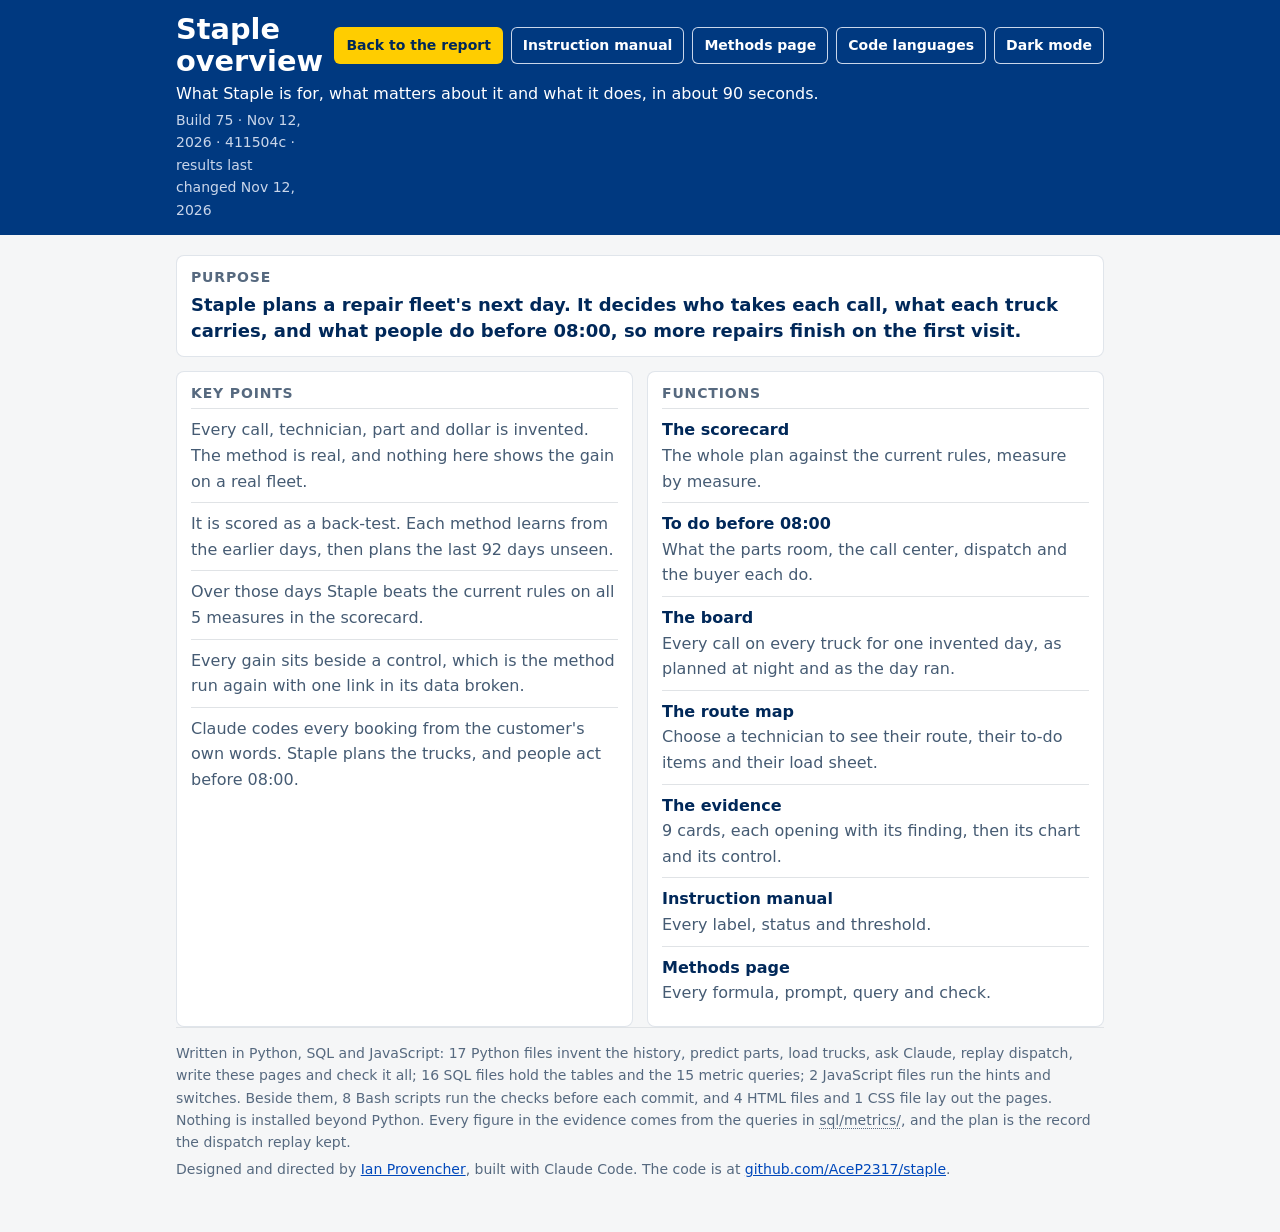
==== docs/explain.html @ 15d4765f "The published pages, rebuilt with the overview and the panels' findings" ====
<!doctype html>
<html lang="en" data-theme="light"><head><meta charset="utf-8"><meta name="viewport" content="width=device-width, initial-scale=1"><title>Staple overview</title><meta name="description" content="What Staple is for, what matters about it and what it does, in about 90 seconds."><meta property="og:type" content="website"><meta property="og:site_name" content="Staple"><meta property="og:title" content="Staple overview"><meta property="og:description" content="What Staple is for, what matters about it and what it does, in about 90 seconds."><meta property="og:url" content="https://acep2317.github.io/staple/explain.html"><meta property="og:image" content="https://acep2317.github.io/staple/card.png?v=1"><meta property="og:image:width" content="1200"><meta property="og:image:height" content="630"><meta property="og:image:alt" content="Staple: Plans a repair fleet&#x27;s next day: who takes each call, what each truck carries, and what people do before 08:00."><meta name="twitter:card" content="summary_large_image"><link rel="icon" href="icon.svg" type="image/svg+xml"><link rel="icon" href="icon-32.png" sizes="32x32"><link rel="apple-touch-icon" href="apple-touch-icon.png"><style>:root{color-scheme:light;--band:#003980;--band-ink:#ffffff;--band-2:#c9d6ea;--cta:#ffcd00;--cta-ink:#002859;
--page:#f5f6f7;--surface:#ffffff;--tint:#f1f5fa;--ink:#002859;--ink-2:#455b73;--muted:#56697f;--grid:#e0e3e6;
--axis:#c5ccd4;--edge:#677f9e;--dim:#7a8ca2;--s1:#0048bb;--s2:#a67c00;--ask:#8a6100;--ring:rgba(0,40,89,.12);--link:#0048bb;--code:#eef2f7;
--c1:#dbe6f6;--c2:#a6c1ea;--c3:#6a95dc;--c4:#2f68c8;--c5:#00348f;--on-lo:#002859;--on-3:#002859;--on-hi:#ffffff;--warn:#c2410c;--crit:#b42318;--good:#1f7a3a;--faint:.3}
:root[data-theme="dark"]{color-scheme:dark;--band:#001733;--band-ink:#f0f4fa;--band-2:#a9bad3;--cta:#ffcd00;
--cta-ink:#001733;--page:#00142e;--surface:#0b2244;--tint:#10284d;--ink:#f0f4fa;--ink-2:#b4c2d4;--muted:#97a8bc;
--grid:#1c3557;--axis:#2a4a72;--edge:#7c98c4;--dim:#6f89ac;--s1:#5b8def;--s2:#c99700;--ask:#ffcd00;--ring:rgba(255,255,255,.12);--link:#8fb3ff;--code:#132c52;
--c1:#18335c;--c2:#27508f;--c3:#5087da;--c4:#7ea5ea;--c5:#bfd4fa;--on-lo:#f0f4fa;--on-3:#00142e;--on-hi:#00142e;--warn:#fb923c;--crit:#f87171;--good:#4ade80;--faint:.55}
*{box-sizing:border-box}[hidden]{display:none!important}
html{scroll-behavior:smooth}
body{margin:0;background:var(--page);color:var(--ink-2);font:16px/1.6 system-ui,-apple-system,"Segoe UI",sans-serif}
a{color:var(--link)}
:focus-visible{outline:2px solid var(--s1);outline-offset:1px}
.band{background:var(--band);color:var(--band-ink)}
.band-in{max-width:960px;margin:0 auto;padding:14px 16px;display:grid;grid-template-columns:minmax(0,1fr) auto;gap:2px 24px;align-items:center}
.band h1{font-size:1.8rem;line-height:1.1;margin:0;color:var(--band-ink)}
.band .lede{grid-column:1/-1;margin:2px 0 0;color:var(--band-ink)}
.band .inv{margin:0;font-size:.875rem;color:var(--band-2)}
.band .invented{color:var(--band-ink);border-color:var(--band-2);font-weight:700;margin-right:4px}
.band .stamp{margin:0;font-size:.875rem;color:var(--band-2)}
.band .inv+.stamp{text-align:right}
.band :focus-visible{outline-color:var(--band-ink)}
.actions{display:flex;flex-wrap:wrap;gap:8px;justify-content:flex-end}
.btn{display:inline-block;background:var(--cta);color:var(--cta-ink);font:inherit;font-weight:700;font-size:.875rem;text-decoration:none;
border-radius:6px;padding:7px 12px;border:0;cursor:pointer}
.btn.ghost{background:transparent;color:var(--band-ink);box-shadow:inset 0 0 0 1px var(--band-2)}
.btn.ghost[aria-pressed="true"]{background:var(--band-ink);color:var(--band);box-shadow:none}
.btn:hover{filter:brightness(1.06)}
main{max-width:960px;margin:0 auto;padding:20px 16px 48px}
h2{font-size:1.25rem;line-height:1.3;color:var(--ink);margin:0 0 8px}h3{font-size:1.05rem;line-height:1.3;color:var(--ink);margin:22px 0 6px}
h4{font-size:.875rem;color:var(--ink);margin:0 0 2px}
.hint-key{font-size:.875rem;color:var(--muted);margin:0 0 4px}
.note{border:1px solid var(--ring);background:var(--surface);border-left:4px solid var(--cta);border-radius:8px;padding:12px 14px;margin:14px 0 18px}
.score{width:100%;margin:2px 0 0}.score th,.score td{padding:5px 12px 5px 0;white-space:normal}
.score .m{font-weight:700;color:var(--ink)}.score .unit,.score .keeps{display:block;font-weight:400;color:var(--muted);font-size:.875rem}
.score .ours{font-weight:700;color:var(--ink)}.score .gain{font-weight:700;color:var(--good);white-space:nowrap}.score .keeps{white-space:nowrap}
section{margin:36px 0}section>p{margin:0 0 12px}
figure{margin:0;background:var(--surface);border:1px solid var(--ring);border-radius:8px;padding:14px}
figcaption{font-weight:700;font-size:.9rem;color:var(--ink);margin-bottom:10px}
.madeup,.invented{font-weight:400;color:var(--muted);font-size:.875rem;border:1px solid var(--ring);border-radius:4px;padding:0 6px;margin-left:4px;white-space:nowrap}
.bars{display:grid;gap:6px}
.bar-row{display:grid;grid-template-columns:minmax(9rem,15rem) 1fr;gap:10px;align-items:center;border-radius:4px;padding:1px 2px}
.bar-label{font-size:.875rem}.track{display:flex;align-items:center;gap:8px;min-width:0}
.bar{height:16px;width:calc(var(--v)*60%);border-radius:0 4px 4px 0;background:var(--dim);flex:none}
.lead .bar{background:var(--s1)}.lead .bar-label{color:var(--ink);font-weight:700}.control .bar-label{color:var(--muted)}
.bar-value{font-size:.875rem;font-variant-numeric:tabular-nums;flex:1 1 0;min-width:0}
.legend{display:flex;flex-wrap:wrap;gap:6px 16px;font-size:.875rem;margin-bottom:6px}
.key i{display:inline-block;width:14px;height:3px;vertical-align:middle;margin-right:6px}
svg{width:100%;height:auto;display:block}svg.defs{position:absolute;width:0;height:0}
.curve{min-width:480px}.gridline{stroke:var(--grid);stroke-width:1}.tick{fill:var(--muted);font-size:17px}
.ref{stroke:var(--ink-2);stroke-width:1}.ref-label,.end-label{fill:var(--ink-2);font-size:17px}
.series{fill:none;stroke-width:2;stroke-linejoin:round;stroke-linecap:round}.dot{stroke:var(--surface);stroke-width:2}
.cross{stroke:var(--muted);stroke-width:1;opacity:0}.hit{fill:transparent}
details{margin-top:10px;font-size:.875rem}summary{cursor:pointer;color:var(--ink-2)}
.scroll{overflow-x:auto}table{border-collapse:collapse;margin-top:8px;font-variant-numeric:tabular-nums;font-size:.875rem}
th,td{text-align:left;padding:5px 12px 5px 0;border-bottom:1px solid var(--grid);vertical-align:top}th{color:var(--ink);font-weight:700}
td{white-space:nowrap}.wrap td{white-space:normal}
code,pre{font-family:ui-monospace,"Cascadia Mono",Consolas,monospace;font-size:.875rem;background:var(--code);border-radius:4px}
code{padding:1px 4px}pre{padding:10px 12px;overflow-x:auto;white-space:pre-wrap;color:var(--ink)}
.formula{display:block;margin:8px 0;padding:8px 12px;background:var(--tint);border-radius:6px;color:var(--ink);overflow-x:auto;white-space:pre}
.example{border-left:3px solid var(--s1);padding:0 0 0 14px;margin:14px 0}.example h3{margin-top:0}.ex-steps{margin:6px 0;padding-left:20px}.ex-answer{margin:6px 0}
.toc{columns:2 220px;font-size:.9rem;margin:0 0 8px;padding-left:20px}
footer{color:var(--muted);font-size:.875rem;border-top:1px solid var(--grid);padding-top:14px}footer p{margin:0 0 4px}
[data-tip]{cursor:help}
button[data-tip],a[data-tip],summary[data-tip],.blk,.who,.rt,.evt,.ask,.todo-item[data-tech],.todo-item[data-call]{cursor:pointer}
.hv{text-decoration:underline dotted;text-decoration-thickness:1px;text-underline-offset:3px}
.bar-row:hover{background:var(--tint)}.bar-row:hover .bar{filter:brightness(1.12)}
th[data-tip],h2[data-tip],h3[data-tip],figcaption [data-tip]{text-decoration:underline dotted;text-decoration-thickness:1px;text-underline-offset:4px}
.q{display:inline-grid;place-items:center;width:20px;height:20px;border-radius:50%;background:var(--s1);color:var(--surface);
font:700 14px/1 system-ui,-apple-system,"Segoe UI",sans-serif;text-decoration:none;vertical-align:2px;margin-left:4px}
#tip{position:fixed;z-index:9;pointer-events:none;background:var(--surface);color:var(--ink-2);border:1px solid var(--ring);
border-top:3px solid var(--s1);border-radius:6px;padding:8px 10px;font-size:.875rem;line-height:1.45;white-space:pre-line;
box-shadow:0 4px 16px rgba(0,23,51,.18);max-width:360px}
#tip strong{display:block;color:var(--ink);margin-bottom:2px}
.report .band-in{max-width:1320px}
.report main{max-width:1320px;padding:14px 16px 40px;display:grid;gap:14px;grid-template-columns:minmax(0,1fr)}
.report section{margin:0}.report main>*{min-width:0}
.grid{display:grid;gap:14px;min-width:0;grid-template-columns:minmax(0,1fr);align-content:start}.grid>*{min-width:0}
.panel,.card,.detail{display:block;background:var(--surface);border:1px solid var(--ring);border-radius:8px;padding:12px 14px}
.panel h2,.panel h3,.card h3,.detail h3{margin:0 0 6px}.panel>p,.card>p{margin:0 0 8px;font-size:.875rem}
.more{font-size:.875rem;margin:8px 0 0}.panel>p.take,.card>p.take,.evidence-head>p.take{font-size:1rem;line-height:1.45;font-weight:700;color:var(--ink)}.points{margin:0 0 8px;padding-left:18px;font-size:.875rem}.points li{margin:0 0 4px}.points strong{color:var(--ink)}
.sub{font-size:.875rem;color:var(--muted);margin:0 0 6px}.after{margin:8px 0 0}
.purpose{margin:0 0 14px}.purpose>p.take{font-size:1.125rem;margin:0}.explain section{margin:0}
.purpose h2,.explain h2{font-size:.875rem;letter-spacing:.06em;text-transform:uppercase;color:var(--muted)}
.explain .points{list-style:none;margin:0;padding:0;font-size:1rem}.explain .points li,.fns dt{border-top:1px solid var(--grid);margin:0;padding:8px 0}
.fns{margin:0}.fns dt{font-weight:700;color:var(--ink);padding-bottom:0}.fns dd{margin:0;padding:0 0 8px}
.count{font-weight:400;font-size:.875rem;color:var(--muted);margin-left:8px}
.todo{display:grid;gap:10px;grid-template-columns:minmax(0,1fr)}.todo.box{max-height:17.6rem;overflow-y:auto;align-content:start}
.todo-group h3{font-size:.875rem;margin:0 0 3px}.todo-group .why{font-weight:400;margin-left:6px}
.todo-group ul{list-style:none;margin:0;padding:0;font-size:.875rem}
.todo-item{padding:2px 6px;border-radius:4px;line-height:1.4}.todo-item:hover{background:var(--tint)}
.todo-item.sel{background:var(--tint);box-shadow:inset 3px 0 0 var(--s1);color:var(--ink)}
.ai-tag{font-size:.875rem;background:var(--cta);color:var(--cta-ink);border-radius:3px;padding:0 4px;margin-right:5px}
.daybar{display:flex;flex-wrap:wrap;gap:8px 14px;align-items:center}.daybar h2{margin:0}
.days,.views{display:flex;flex-wrap:wrap;gap:4px}
.day-btn,.vbtn{font:inherit;font-size:.875rem;background:var(--surface);color:var(--ink);border:1px solid var(--edge);
border-radius:6px;padding:3px 10px;cursor:pointer}
.day-btn[aria-pressed="true"],.vbtn[aria-pressed="true"]{background:var(--s1);color:var(--on-hi);border-color:var(--s1);font-weight:700}
.day-btn i{font-style:normal;margin-left:4px}.ev-s{color:var(--ink-2)}.ev-b{color:var(--warn)}.day-btn[aria-pressed="true"] i{color:inherit}
.dayline{flex:1 1 100%;margin:0;font-size:.875rem}.fact b{color:var(--ink)}
.board{font-size:.75rem;min-width:0}
.row{display:grid;grid-template-columns:2.4rem minmax(0,1fr);gap:6px;align-items:center;height:18px;border-radius:3px}
.row.sel{background:var(--tint);box-shadow:inset 3px 0 0 var(--s1)}.row.sel .who{color:var(--ink);font-weight:700}
.who{font-variant-numeric:tabular-nums;padding-left:5px;border-radius:3px}
.lane{position:relative;height:13px;background:linear-gradient(90deg,var(--grid) 1px,transparent 1px) 0 0/11.111% 100%}
.ticks{height:16px;background:none}.ticks span{position:absolute;top:0;transform:translateX(-50%);color:var(--muted);line-height:16px}
.ticks span:first-child{transform:none}.ticks span:last-child{transform:translateX(-100%)}
.blk{position:absolute;top:0;bottom:0;border:1px solid var(--edge);border-radius:2px;overflow:hidden;white-space:nowrap;
font-size:.75rem;line-height:11px;padding-left:2px;container-type:inline-size}
@container (max-width:54px){.fr{display:none}}
.c1{background:var(--c1);color:var(--on-lo)}.c2{background:var(--c2);color:var(--on-lo)}.c3{background:var(--c3);color:var(--on-3)}
.c4{background:var(--c4);color:var(--on-hi)}.c5{background:var(--c5);color:var(--on-hi)}
.blk.ai::before,.sw.ai::before{content:"";position:absolute;top:0;right:0;width:6px;height:6px;background:var(--ask);box-shadow:-1px 1px 0 var(--surface)}
.blk.moved,.sw.moved{box-shadow:0 0 0 1px var(--surface),0 0 0 3px var(--warn);font-weight:700}
.blk.unpl,.sw.unpl{border:2px dashed var(--edge);background-clip:padding-box}
.blk.miss,.sw.miss{box-shadow:inset 0 -3px 0 var(--crit),inset 0 -4px 0 var(--surface)}
.blk.moved.miss{box-shadow:inset 0 -3px 0 var(--crit),inset 0 -4px 0 var(--surface),0 0 0 1px var(--surface),0 0 0 3px var(--warn)}
.blk.up::before,.sw.up::before{content:"";position:absolute;right:1px;top:1px;border:5px solid transparent;border-top:0;border-bottom:8px solid var(--surface)}
.blk.up::after,.sw.up::after{content:"";position:absolute;right:3px;top:3px;border:3px solid transparent;border-top:0;border-bottom:5px solid var(--ink)}
.blk:hover{outline:2px solid var(--ink);z-index:2}
.blk.on{outline:3px solid var(--ink);outline-offset:1px;z-index:3}
.lane-note{position:absolute;inset:0;display:flex;align-items:center;padding-left:6px;border-radius:2px;color:var(--ink);white-space:nowrap;overflow:hidden;
background:repeating-linear-gradient(135deg,var(--tint) 0 4px,var(--axis) 4px 6px)}
.dead{position:absolute;top:0;bottom:0;right:0;background:repeating-linear-gradient(135deg,transparent 0 4px,var(--axis) 4px 6px)}
.brk{position:absolute;top:-2px;left:var(--at);max-width:calc(100% - var(--at));z-index:1;white-space:nowrap;overflow:hidden;
text-overflow:ellipsis;background:var(--surface);color:var(--warn);font-weight:700;line-height:17px;padding:0 4px;border-left:2px solid var(--warn)}
body:not([data-view="ran"]) .v-ran,body[data-view="ran"] .v-night{display:none}
.legend-line{display:flex;flex-wrap:wrap;gap:3px 12px;align-items:center;font-size:.875rem;color:var(--muted);margin:10px 0 0}
.legend-line .v-night,.legend-line .v-ran{display:contents}
.sw{position:relative;display:inline-block;width:16px;height:11px;border:1px solid var(--edge);border-radius:2px;vertical-align:middle;margin-right:5px}
.sw.moved{margin:0 8px 0 3px}
.detail .empty{color:var(--muted);font-size:.875rem;margin:0}
.call-open{padding-bottom:10px;margin-bottom:10px;border-bottom:1px solid var(--grid)}
.call-open p{margin:0 0 3px;font-size:.875rem}.call-open h3{margin:0 0 6px}
.tech-card table{width:100%;margin:0 0 6px}.sheet{margin-top:8px}.sheet summary{color:var(--ink);font-weight:700}
.sheet .sub{margin:6px 0 0}
table.load,table.cmp{width:100%;margin-top:4px}table.load td,table.cmp td{white-space:normal}
table.cmp th,table.cmp td{padding-right:8px}table.cmp td:not(:first-child){white-space:nowrap}
tr.put-on td:first-child{color:var(--good);font-weight:700}tr.take-off td:first-child{color:var(--crit);font-weight:700}
.keep{font-size:.875rem;margin:6px 0 0}
.map{min-width:296px;max-width:560px;margin:0 auto}
.map .zone{fill:var(--tint);stroke:var(--edge);stroke-width:.75}.map .zone-n,.brk-map{fill:var(--muted);font-size:19px;font-weight:700}
.brk-map{fill:var(--warn)}.map .center{fill:var(--ink)}
.rt polyline{fill:none;stroke:var(--s1);stroke-width:1;opacity:.4;stroke-linejoin:round}
.rt .stop{fill:var(--surface);stroke:var(--s1);stroke-width:1}.rt .stop.ai{stroke:var(--ask);stroke-width:2}
.rt .home{fill:var(--s1)}.rt .hand{stroke:var(--warn);stroke-width:1.3;stroke-dasharray:3 2}.rt .stop.moved{stroke:var(--warn);stroke-width:2}
.has-sel .rt{opacity:var(--faint)}.has-sel .rt.sel{opacity:1}.rt.sel polyline{stroke-width:2.4;opacity:1;marker-mid:url(#leg)}.leg{fill:var(--s1)}
.asks{display:flex;align-items:flex-start;gap:10px;overflow-x:auto;padding-bottom:6px;scroll-snap-type:x proximity}
.ask{flex:0 0 250px;scroll-snap-align:start;background:var(--tint);border:1px solid var(--ring);border-top:3px solid var(--ask);
border-radius:6px;padding:8px 10px;font-size:.875rem;line-height:1.4}
.ask p{margin:0 0 4px}.ask .said{color:var(--ink);font-style:italic}.ask .then{font-weight:700;color:var(--ink)}
.ask .parts span{color:var(--muted)}.ask:hover{outline:2px solid var(--ink);outline-offset:-1px}
.conf{display:inline-block;width:56px;height:6px;border-radius:3px;background:var(--grid);vertical-align:middle;overflow:hidden}
.conf i{display:block;height:100%;background:var(--s1)}
.opts{display:flex;flex-wrap:wrap;gap:3px;list-style:none;margin:2px 0 5px;padding:0}.opts li{border:1px solid var(--axis);border-radius:9px;padding:0 7px}
.opts .pick{background:var(--cta);color:var(--cta-ink);border-color:var(--cta);font-weight:700}
.morning{margin:0;padding-left:18px;font-size:.875rem}.morning ul{margin:2px 0 6px;padding-left:16px}
.evt:hover>strong{text-decoration:underline}
.do{font-size:.875rem;background:var(--tint);border-left:3px solid var(--cta);padding:6px 10px;border-radius:4px;margin:10px 0 0}
.how{display:grid;gap:8px;list-style:none;margin:0;padding:0;font-size:.875rem;line-height:1.4;grid-template-columns:minmax(0,1fr)}
.how li{background:var(--surface);border:1px solid var(--ring);border-left:4px solid var(--s1);border-radius:6px;padding:6px 10px}
.how strong{display:block;color:var(--ink)}
.evidence-head h2{margin:8px 0 2px}.evidence-head .sub{margin:0}
.evidence{columns:2 440px;column-gap:14px}.evidence .card{break-inside:avoid;margin:0 0 14px;scroll-margin-top:12px}
.card figure{border:0;padding:0;margin-top:10px}
.steps{margin:0;padding-left:20px;font-size:.875rem}
.flash{animation:flash 1.6s}@keyframes flash{from{box-shadow:0 0 0 3px var(--s1)}to{box-shadow:0 0 0 3px transparent}}
@media (min-width:900px){
.split-top{grid-template-columns:minmax(0,1.55fr) minmax(0,1fr)}
.slot{position:relative}.slot>.todo-panel{position:absolute;inset:0;display:flex;flex-direction:column}
.slot .todo.box{max-height:none;flex:1;min-height:0}
.work{grid-template-columns:minmax(0,1.75fr) minmax(280px,1fr)}
.two{grid-template-columns:minmax(0,1.6fr) minmax(0,1fr)}.pair{grid-template-columns:repeat(2,minmax(0,1fr))}
.how{grid-template-columns:repeat(3,minmax(0,1fr))}}
@media (max-width:760px){.band-in{grid-template-columns:minmax(0,1fr)}.actions{justify-content:flex-start;margin:6px 0}
.band .inv+.stamp{text-align:left}.band h1{font-size:1.6rem}}
@media (max-width:620px){.bar-row{grid-template-columns:1fr;gap:2px}.bar{width:calc(var(--v)*45%)}
.score thead .ctl{display:none}.score tr{display:grid;grid-template-columns:minmax(0,1.3fr) minmax(0,.85fr) minmax(0,.85fr) minmax(0,1.2fr);column-gap:6px;border-bottom:1px solid var(--grid)}
.score th,.score td{border-bottom:0;padding-right:0}.score .gain{white-space:normal}
.score td.ctl{grid-column:2/-1;text-align:right;padding-top:0;color:var(--muted)}.score td.ctl::before{content:"control "}
.score td.ctl .keeps{display:inline;margin-left:6px}}
@media (prefers-reduced-motion:reduce){html{scroll-behavior:auto}.flash{animation:none}}
@media print{body{background:#fff;font-size:11pt}.band{background:none;color:#000;border-bottom:1px solid #000}
.band h1,.band .lede,.band .inv,.band .stamp,.band .invented{color:#000}
.actions,#tip,.days,.views,.q,.why{display:none}.call-open:not([data-call]){display:none}.band-in,main,.report main{max-width:none;padding-left:0;padding-right:0}
.grid,.report main{display:block}.grid>*,.report main>*{margin-bottom:10pt}
.slot>.todo-panel{position:static;display:block}.todo.box,.slot .todo.box{max-height:none;overflow:visible}
.asks{flex-wrap:wrap;overflow:visible}.scroll{overflow:visible}.evidence{columns:1}
.panel,.card,.detail,figure,.ask,tr{break-inside:avoid}h2,h3{break-after:avoid}
.blk,.sw,.bar,.conf i,.lane-note,.dead,.ai-tag,.opts .pick{-webkit-print-color-adjust:exact;print-color-adjust:exact}
a[href^="http"]::after{content:" (" attr(href) ")";font-weight:400}}
</style><script>try{if(localStorage.getItem("staple-theme")==="dark")document.documentElement.dataset.theme="dark"}catch(e){console.warn("Staple: the saved light/dark choice could not be read",e)}</script></head><body><header class="band"><div class="band-in"><h1 data-tip="Staple
Plans a repair fleet's next day on invented history: Claude codes the bookings, Staple routes the technicians and loads the trucks, and people act on a to-do list before 08:00.">Staple overview</h1><nav class="actions" aria-label="Pages and display"><a class="btn" href="index.html" data-tip="Back to the report
Returns to the report.">Back to the report</a><a class="btn ghost" href="manual.html" target="_blank" rel="noopener" data-tip="Instruction manual
Opens the instruction manual in a new tab: what each figure means, every label, every threshold, and what Staple cannot tell you.">Instruction manual</a><a class="btn ghost" href="method.html" target="_blank" rel="noopener" data-tip="Methods page
Opens the methods page in a new tab: every formula, every rule of the replays, the prompts, the queries and the checks.">Methods page</a><a class="btn ghost" href="languages.html" target="_blank" rel="noopener" data-tip="Code languages
Opens the code languages page in a new tab: what Staple is written in, where each part runs, and every program it starts.">Code languages</a><button type="button" class="btn ghost" data-theme-toggle aria-pressed="false" data-tip="Dark mode
The page opens light. This switches it to dark and back, and this browser remembers the choice.">Dark mode</button></nav><p class="lede">What Staple is for, what matters about it and what it does, in about 90 seconds.</p><p class="stamp"><span class="build-stamp" data-tip="Build 75 · Nov 12, 2026 · 411504c
The build that made this page: how many changes the repository held at the change it was built from, the day of that change, and its short code. A + means it was built from changes not yet saved. A fresh clone of the repository builds this same stamp.">Build 75 · Nov 12, 2026 · 411504c</span> · results last changed <span class="content-day" data-tip="Nov 12, 2026
The last day any code, query or cached answer that feeds these pages changed. A rebuild that moved nothing keeps it.">Nov 12, 2026</span></p></div></header><main><section class="panel purpose" id="purpose"><h2>Purpose</h2>
<p class="take">Staple plans a repair fleet's next day. It decides who takes each call, what each truck carries, and
what people do before 08:00, so more repairs finish on the first visit.</p></section>

<div class="grid pair explain">
<section class="panel" id="points"><h2>Key points</h2>
<ul class="points">
<li>Every call, technician, part and dollar is invented. The method is real, and nothing here shows the gain on a
real fleet.</li>
<li>It is scored as a back-test. Each method learns from the earlier days, then plans the last 92 days
unseen.</li>
<li>Over those days Staple beats the current rules on all 5 measures in the scorecard.</li>
<li>Every gain sits beside a control, which is the method run again with one link in its data broken.</li>
<li>Claude codes every booking from the customer's own words. Staple plans the trucks, and people act before
08:00.</li>
</ul></section>

<section class="panel" id="functions"><h2>Functions</h2>
<dl class="fns">
<dt>The scorecard</dt><dd>The whole plan against the current rules, measure by measure.</dd>
<dt>To do before 08:00</dt><dd>What the parts room, the call center, dispatch and the buyer each do.</dd>
<dt>The board</dt><dd>Every call on every truck for one invented day, as planned at night and as the day ran.</dd>
<dt>The route map</dt><dd>Choose a technician to see their route, their to-do items and their load sheet.</dd>
<dt>The evidence</dt><dd>9 cards, each opening with its finding, then its chart and its control.</dd>
<dt>Instruction manual</dt><dd>Every label, status and threshold.</dd>
<dt>Methods page</dt><dd>Every formula, prompt, query and check.</dd>
</dl></section>
</div>
<footer><p>Written in Python, SQL and JavaScript: 17 Python files invent the history, predict parts, load trucks, ask Claude, replay dispatch, write these pages and check it all; 16 SQL files hold the tables and the 15 metric queries; 2 JavaScript files run the hints and switches. Beside them, 8 Bash scripts run the checks before each commit, and 4 HTML files and 1 CSS file lay out the pages. Nothing is installed beyond Python. Every figure in the evidence comes from the queries in <span class="hv" data-tip="sql/metrics/
ai_calibration, ai_step, backorder_exposure, backorder_flag, buyer_scorecard, carry_list_curve, controls, dispatch_scorecard, first_time_fix, inventory_roi, parts_caused_reschedules, parts_cycle_time, scorecard, slow_truck_stock, truck_fill_rate">sql/metrics/</span>, and the plan is the record the dispatch replay kept.</p><p class="byline">Designed and directed by <a href="https://ian-provencher.com/" target="_blank" rel="noopener">Ian Provencher</a>, built with Claude Code. The code is at <a href="https://github.com/AceP2317/staple" target="_blank" rel="noopener">github.com/AceP2317/staple</a>.</p></footer></main><div id="tip" hidden></div><script>// The hover layer: any element with data-tip shows it on mouse hover or keyboard focus. On a touch screen one tap
// shows it and keeps it; the next tap anywhere closes it, and opens the spot it lands on if that is another one.
// A tap never cancels anything, so it still presses what it lands on. The first line is the value.
const tip = document.getElementById('tip')
let open = null // the spot showing: its element, the chart point if any, what opened it, and where on it
function place() {
  const r = open.el.getBoundingClientRect()
  if (!open.el.isConnected || (!r.width && !r.height)) return hide()
  const x = open.dx == null ? r.left : r.left + open.dx
  const y = open.dy == null ? null : r.top + open.dy
  let top = (y ?? r.top) - tip.offsetHeight - 10
  if (top < 4) top = (y ?? r.bottom) + 14
  tip.style.left = Math.max(4, Math.min(x, innerWidth - tip.offsetWidth - 8)) + 'px'
  tip.style.top = top + 'px'
}
function show(el, text, by, point, x, y) {
  const [head, ...rest] = text.split('\n')
  const strong = document.createElement('strong')
  strong.textContent = head
  const body = document.createElement('div')
  body.textContent = rest.join('\n')
  tip.replaceChildren(strong, ...(rest.length ? [body] : []))
  tip.hidden = false
  const r = el.getBoundingClientRect()
  open = { el, point, by, dx: x == null ? null : x - r.left, dy: y == null ? null : y - r.top }
  place()
}
function hide() {
  tip.hidden = true
  open = null
  document.querySelectorAll('.cross').forEach((c) => (c.style.opacity = 0))
}
const target = (e) => e.target.closest && e.target.closest('[data-tip]')

const curves = new Map()
document.querySelectorAll('svg[data-curve]').forEach((svg) => curves.set(svg, { d: JSON.parse(svg.dataset.curve), cross: svg.querySelector('.cross'), i: 2 }))
function nearest(svg, clientX) {
  const { d } = curves.get(svg)
  const r = svg.getBoundingClientRect()
  const xv = ((clientX - r.left) / r.width) * d.w
  return d.xs.reduce((b, x, j) => (Math.abs(x - xv) < Math.abs(d.xs[b] - xv) ? j : b), 0)
}
function at(svg, j) {
  const c = curves.get(svg)
  c.i = j
  c.cross.setAttribute('x1', c.d.xs[j]); c.cross.setAttribute('x2', c.d.xs[j]); c.cross.style.opacity = 1
  return c.d.tips[j]
}

// Mouse and pen: open on entering a spot, close on leaving it.
document.addEventListener('pointerover', (e) => {
  const el = e.pointerType !== 'touch' && target(e)
  if (el && open?.el !== el) show(el, el.dataset.tip, 'hover')
})
document.addEventListener('pointerout', (e) => {
  const el = e.pointerType !== 'touch' && target(e)
  if (el && open?.by === 'hover' && open.el === el && !el.contains(e.relatedTarget)) hide()
})
// Keyboard: the browser's own focus-visible test is true for a Tab and false for a tap, so a tap never opens one here.
document.addEventListener('focusin', (e) => {
  const el = e.target
  if (!el.matches || !el.matches(':focus-visible')) return
  if (curves.has(el)) return show(el, at(el, curves.get(el).i), 'focus', curves.get(el).i)
  const spot = target(e)
  if (spot) show(spot, spot.dataset.tip, 'focus')
})
document.addEventListener('focusout', () => { if (open?.by === 'focus') hide() })
// Finger: a tap is a press and lift within 10 px that the browser did not cancel to scroll.
let press = null
document.addEventListener('pointerdown', (e) => { press = e.pointerType === 'touch' ? [e.clientX, e.clientY] : null })
document.addEventListener('pointercancel', () => (press = null))
document.addEventListener('pointerup', (e) => {
  if (!press || e.pointerType !== 'touch') return
  const moved = Math.hypot(e.clientX - press[0], e.clientY - press[1])
  press = null
  if (moved > 10) return
  const svg = e.target.closest && e.target.closest('svg[data-curve]')
  const el = svg || target(e)
  const point = svg ? nearest(svg, e.clientX) : undefined
  const same = open && el && open.el === el && open.point === point
  if (open) hide()
  if (!el || same) return
  if (svg) show(svg, at(svg, point), 'tap', point, e.clientX + 14, e.clientY)
  else show(el, el.dataset.tip, 'tap')
})
// An open tip moves with its spot when anything scrolls, and closes if the spot is gone.
addEventListener('scroll', () => open && place(), { capture: true, passive: true })
addEventListener('resize', () => open && place())

curves.forEach((c, svg) => {
  svg.addEventListener('pointermove', (ev) => {
    if (ev.pointerType === 'touch') return
    const j = nearest(svg, ev.clientX)
    show(svg, at(svg, j), 'hover', j, ev.clientX + 14, ev.clientY)
  })
  svg.addEventListener('pointerleave', (ev) => { if (ev.pointerType !== 'touch' && open?.by === 'hover' && open.el === svg) hide() })
  svg.addEventListener('keydown', (ev) => {
    if (ev.key !== 'ArrowRight' && ev.key !== 'ArrowLeft') return
    const j = Math.max(0, Math.min(c.d.ks.length - 1, c.i + (ev.key === 'ArrowRight' ? 1 : -1)))
    show(svg, at(svg, j), 'focus', j)
    ev.preventDefault()
  })
})

// The light/dark switch: every page opens light unless this browser saved dark, which the page's head applies first.
const themeBtn = document.querySelector('[data-theme-toggle]')
function setTheme(dark) {
  document.documentElement.dataset.theme = dark ? 'dark' : 'light'
  themeBtn.setAttribute('aria-pressed', dark)
}
if (themeBtn) {
  setTheme(document.documentElement.dataset.theme === 'dark')
  themeBtn.addEventListener('click', () => {
    const dark = document.documentElement.dataset.theme !== 'dark'
    setTheme(dark)
    try { localStorage.setItem('staple-theme', dark ? 'dark' : 'light') } catch (err) { console.warn('Staple: the light/dark choice was not saved', err) }
  })
}
</script></body></html>
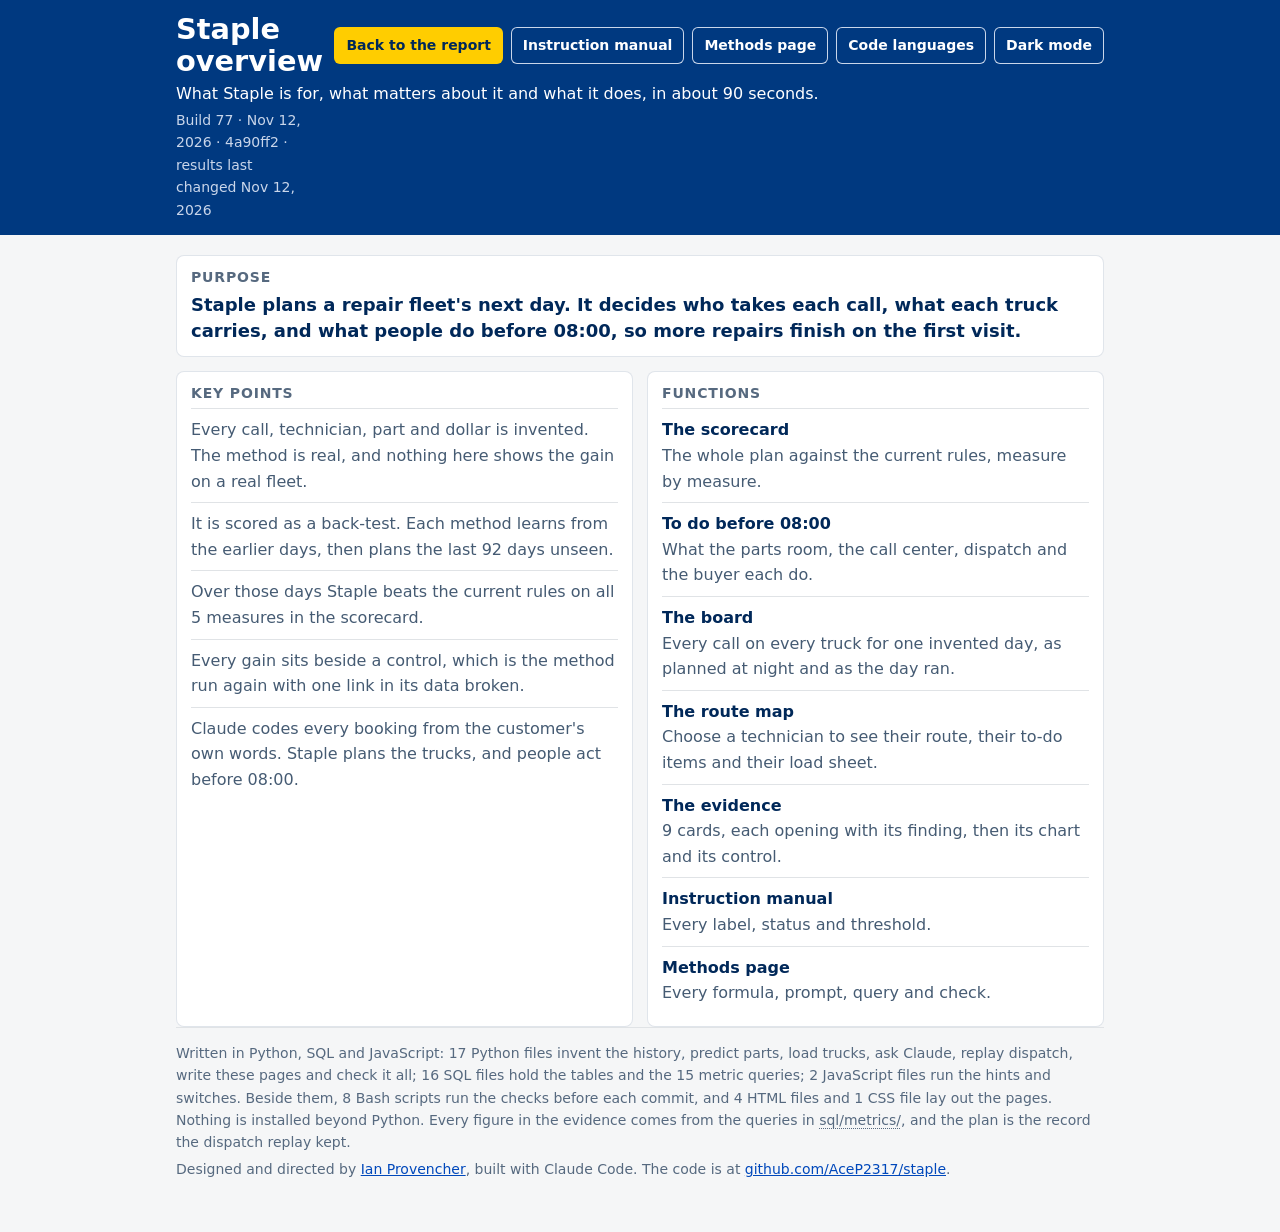
==== commit e80a9505: "The published pages, rebuilt with the stamp of the tap guard's fix" ====
--- a/docs/explain.html
+++ b/docs/explain.html
@@ -196,8 +196,8 @@
 Opens the instruction manual in a new tab: what each figure means, every label, every threshold, and what Staple cannot tell you.">Instruction manual</a><a class="btn ghost" href="method.html" target="_blank" rel="noopener" data-tip="Methods page
 Opens the methods page in a new tab: every formula, every rule of the replays, the prompts, the queries and the checks.">Methods page</a><a class="btn ghost" href="languages.html" target="_blank" rel="noopener" data-tip="Code languages
 Opens the code languages page in a new tab: what Staple is written in, where each part runs, and every program it starts.">Code languages</a><button type="button" class="btn ghost" data-theme-toggle aria-pressed="false" data-tip="Dark mode
-The page opens light. This switches it to dark and back, and this browser remembers the choice.">Dark mode</button></nav><p class="lede">What Staple is for, what matters about it and what it does, in about 90 seconds.</p><p class="stamp"><span class="build-stamp" data-tip="Build 75 · Nov 12, 2026 · 411504c
-The build that made this page: how many changes the repository held at the change it was built from, the day of that change, and its short code. A + means it was built from changes not yet saved. A fresh clone of the repository builds this same stamp.">Build 75 · Nov 12, 2026 · 411504c</span> · results last changed <span class="content-day" data-tip="Nov 12, 2026
+The page opens light. This switches it to dark and back, and this browser remembers the choice.">Dark mode</button></nav><p class="lede">What Staple is for, what matters about it and what it does, in about 90 seconds.</p><p class="stamp"><span class="build-stamp" data-tip="Build 77 · Nov 12, 2026 · 4a90ff2
+The build that made this page: how many changes the repository held at the change it was built from, the day of that change, and its short code. A + means it was built from changes not yet saved. A fresh clone of the repository builds this same stamp.">Build 77 · Nov 12, 2026 · 4a90ff2</span> · results last changed <span class="content-day" data-tip="Nov 12, 2026
 The last day any code, query or cached answer that feeds these pages changed. A rebuild that moved nothing keeps it.">Nov 12, 2026</span></p></div></header><main><section class="panel purpose" id="purpose"><h2>Purpose</h2>
 <p class="take">Staple plans a repair fleet's next day. It decides who takes each call, what each truck carries, and
 what people do before 08:00, so more repairs finish on the first visit.</p></section>
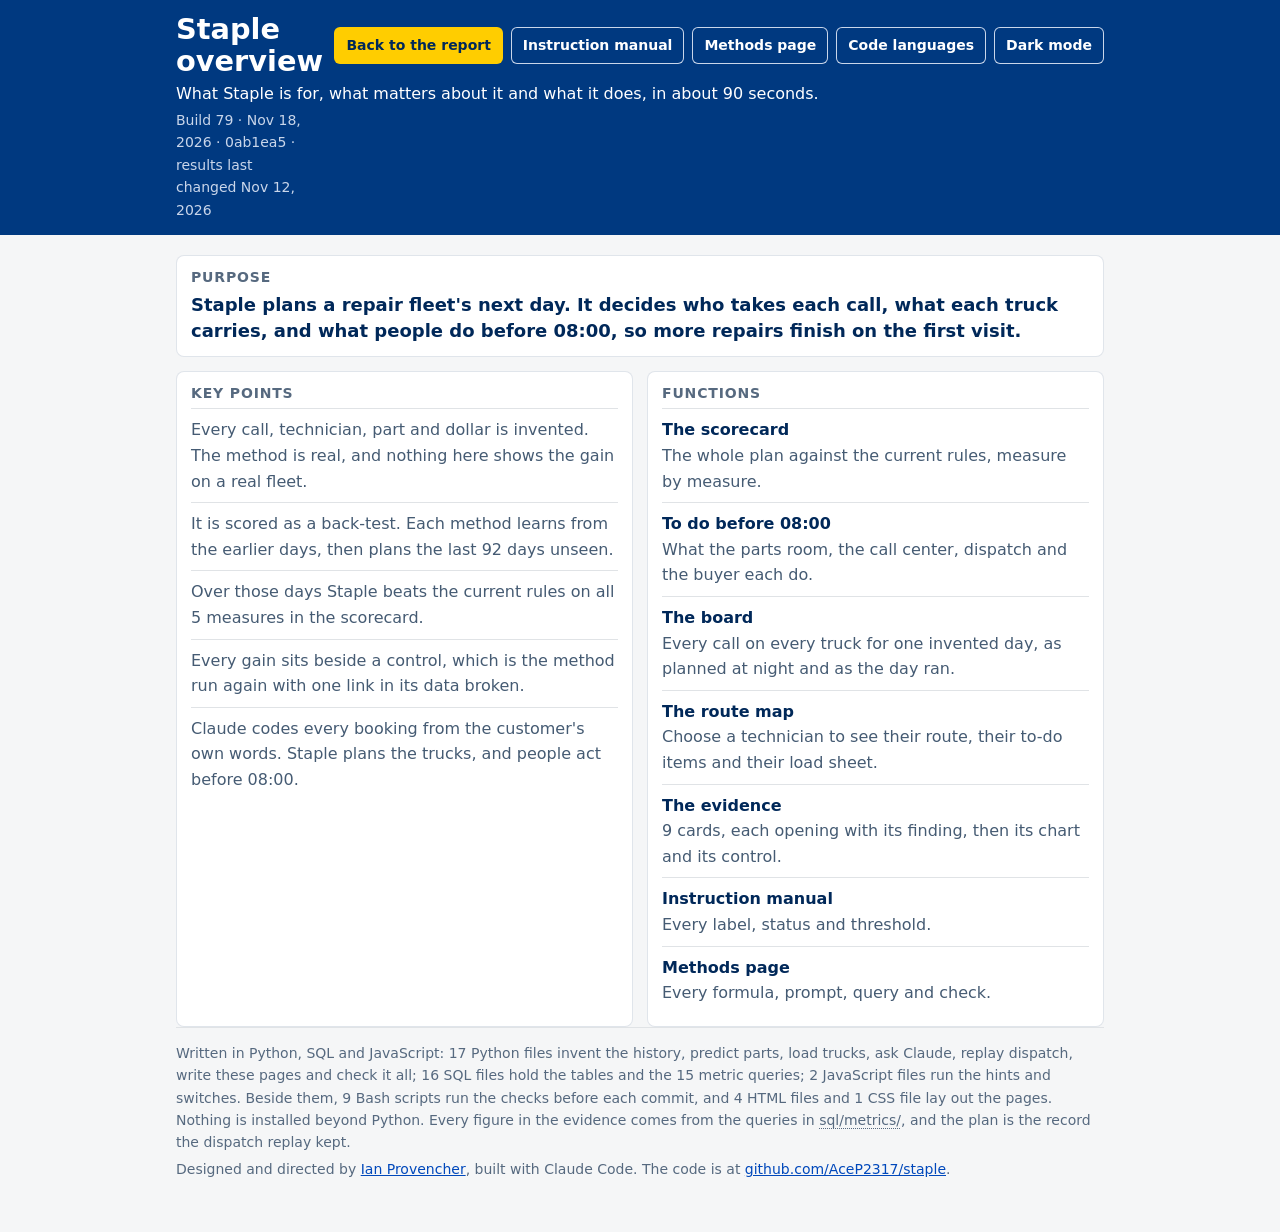
==== commit 1bb00dbf: "The published pages, rebuilt with the stamp of the stamp test" ====
--- a/docs/explain.html
+++ b/docs/explain.html
@@ -196,8 +196,8 @@
 Opens the instruction manual in a new tab: what each figure means, every label, every threshold, and what Staple cannot tell you.">Instruction manual</a><a class="btn ghost" href="method.html" target="_blank" rel="noopener" data-tip="Methods page
 Opens the methods page in a new tab: every formula, every rule of the replays, the prompts, the queries and the checks.">Methods page</a><a class="btn ghost" href="languages.html" target="_blank" rel="noopener" data-tip="Code languages
 Opens the code languages page in a new tab: what Staple is written in, where each part runs, and every program it starts.">Code languages</a><button type="button" class="btn ghost" data-theme-toggle aria-pressed="false" data-tip="Dark mode
-The page opens light. This switches it to dark and back, and this browser remembers the choice.">Dark mode</button></nav><p class="lede">What Staple is for, what matters about it and what it does, in about 90 seconds.</p><p class="stamp"><span class="build-stamp" data-tip="Build 77 · Nov 12, 2026 · 4a90ff2
-The build that made this page: how many changes the repository held at the change it was built from, the day of that change, and its short code. A + means it was built from changes not yet saved. A fresh clone of the repository builds this same stamp.">Build 77 · Nov 12, 2026 · 4a90ff2</span> · results last changed <span class="content-day" data-tip="Nov 12, 2026
+The page opens light. This switches it to dark and back, and this browser remembers the choice.">Dark mode</button></nav><p class="lede">What Staple is for, what matters about it and what it does, in about 90 seconds.</p><p class="stamp"><span class="build-stamp" data-tip="Build 79 · Nov 18, 2026 · 0ab1ea5
+The build that made this page: how many changes the repository held at the change it was built from, the day of that change, and its short code. A + means it was built from changes not yet saved. A fresh clone of the repository builds this same stamp.">Build 79 · Nov 18, 2026 · 0ab1ea5</span> · results last changed <span class="content-day" data-tip="Nov 12, 2026
 The last day any code, query or cached answer that feeds these pages changed. A rebuild that moved nothing keeps it.">Nov 12, 2026</span></p></div></header><main><section class="panel purpose" id="purpose"><h2>Purpose</h2>
 <p class="take">Staple plans a repair fleet's next day. It decides who takes each call, what each truck carries, and
 what people do before 08:00, so more repairs finish on the first visit.</p></section>
@@ -226,7 +226,7 @@
 <dt>Methods page</dt><dd>Every formula, prompt, query and check.</dd>
 </dl></section>
 </div>
-<footer><p>Written in Python, SQL and JavaScript: 17 Python files invent the history, predict parts, load trucks, ask Claude, replay dispatch, write these pages and check it all; 16 SQL files hold the tables and the 15 metric queries; 2 JavaScript files run the hints and switches. Beside them, 8 Bash scripts run the checks before each commit, and 4 HTML files and 1 CSS file lay out the pages. Nothing is installed beyond Python. Every figure in the evidence comes from the queries in <span class="hv" data-tip="sql/metrics/
+<footer><p>Written in Python, SQL and JavaScript: 17 Python files invent the history, predict parts, load trucks, ask Claude, replay dispatch, write these pages and check it all; 16 SQL files hold the tables and the 15 metric queries; 2 JavaScript files run the hints and switches. Beside them, 9 Bash scripts run the checks before each commit, and 4 HTML files and 1 CSS file lay out the pages. Nothing is installed beyond Python. Every figure in the evidence comes from the queries in <span class="hv" data-tip="sql/metrics/
 ai_calibration, ai_step, backorder_exposure, backorder_flag, buyer_scorecard, carry_list_curve, controls, dispatch_scorecard, first_time_fix, inventory_roi, parts_caused_reschedules, parts_cycle_time, scorecard, slow_truck_stock, truck_fill_rate">sql/metrics/</span>, and the plan is the record the dispatch replay kept.</p><p class="byline">Designed and directed by <a href="https://ian-provencher.com/" target="_blank" rel="noopener">Ian Provencher</a>, built with Claude Code. The code is at <a href="https://github.com/AceP2317/staple" target="_blank" rel="noopener">github.com/AceP2317/staple</a>.</p></footer></main><div id="tip" hidden></div><script>// The hover layer: any element with data-tip shows it on mouse hover or keyboard focus. On a touch screen one tap
 // shows it and keeps it; the next tap anywhere closes it, and opens the spot it lands on if that is another one.
 // A tap never cancels anything, so it still presses what it lands on. The first line is the value.
